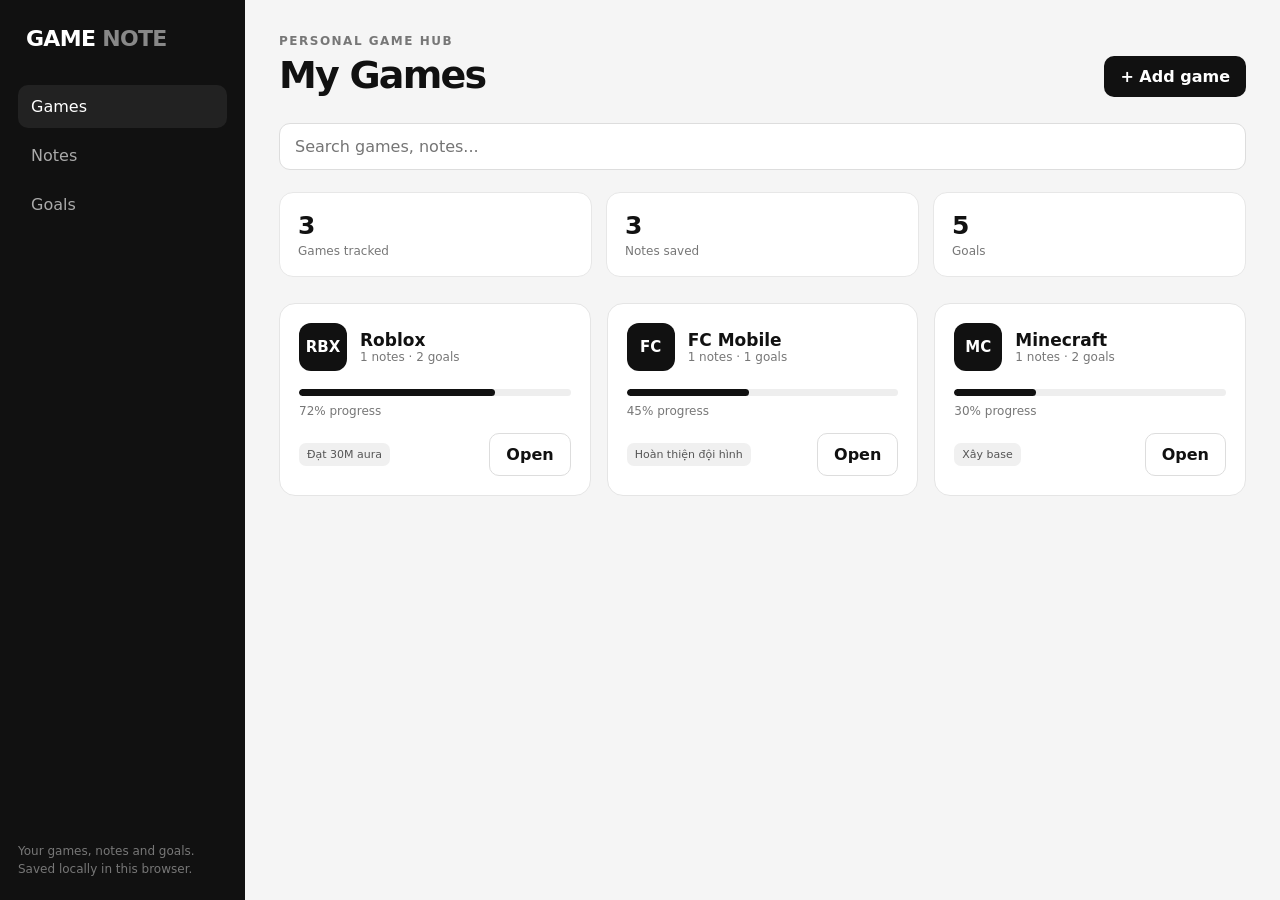
==== index.html @ a0e84314 "Rename index(1).html to index.html" ====
<!doctype html>
<html lang="vi">
<head>
<meta charset="utf-8">
<meta name="viewport" content="width=device-width,initial-scale=1">
<title>Game Note</title>
<style>
*{box-sizing:border-box}body{margin:0;font-family:Inter,system-ui,-apple-system,Segoe UI,sans-serif;background:#f5f5f5;color:#111}
button,input,textarea{font:inherit}button{cursor:pointer}
.app{min-height:100vh;display:flex}.side{width:245px;background:#111;color:#fff;padding:24px 18px;position:fixed;inset:0 auto 0 0}
.logo{font-size:22px;font-weight:800;letter-spacing:-.7px;margin:2px 8px 34px}.logo span{color:#888}
.nav{display:grid;gap:6px}.nav button{border:0;background:transparent;color:#aaa;text-align:left;padding:12px 13px;border-radius:10px}.nav button.active,.nav button:hover{background:#222;color:#fff}
.side-bottom{position:absolute;bottom:22px;left:18px;right:18px;color:#777;font-size:12px;line-height:1.5}
.main{margin-left:245px;width:calc(100% - 245px);padding:34px;max-width:1300px}
.top{display:flex;align-items:end;justify-content:space-between;gap:20px;margin-bottom:26px}.eyebrow{font-size:12px;color:#777;text-transform:uppercase;letter-spacing:1.5px;font-weight:700}.title{font-size:38px;letter-spacing:-1.8px;margin:5px 0 0;font-weight:800}
.btn{border:0;background:#111;color:#fff;padding:11px 16px;border-radius:10px;font-weight:700}.btn:hover{background:#292929}.btn.light{background:#fff;color:#111;border:1px solid #ddd}
.search{display:flex;margin-bottom:22px}.search input{width:100%;border:1px solid #ddd;background:#fff;border-radius:11px;padding:13px 15px;outline:0}.search input:focus{border-color:#999}
.stats{display:grid;grid-template-columns:repeat(3,1fr);gap:14px;margin-bottom:26px}.stat{background:#fff;border:1px solid #e7e7e7;border-radius:14px;padding:18px}.stat b{font-size:25px}.stat span{display:block;color:#777;font-size:12px;margin-top:4px}
.grid{display:grid;grid-template-columns:repeat(3,minmax(0,1fr));gap:16px}.card{background:#fff;border:1px solid #e5e5e5;border-radius:16px;padding:19px;transition:.15s}.card:hover{transform:translateY(-2px);box-shadow:0 10px 30px #0000000c}.game-head{display:flex;align-items:center;gap:13px}.icon{width:48px;height:48px;border-radius:12px;background:#111;color:#fff;display:grid;place-items:center;font-weight:800;font-size:15px}.game-name{font-weight:800;font-size:17px}.muted{color:#777;font-size:12px}.progress{height:7px;background:#eee;border-radius:20px;overflow:hidden;margin:18px 0 8px}.bar{height:100%;background:#111;border-radius:20px}.card-foot{display:flex;justify-content:space-between;align-items:center;margin-top:15px}.tag{background:#f0f0f0;padding:5px 8px;border-radius:7px;font-size:11px;color:#555}
.empty{padding:50px 20px;text-align:center;color:#777;background:#fff;border:1px dashed #d7d7d7;border-radius:16px;grid-column:1/-1}
.modal{position:fixed;inset:0;background:#0008;display:none;place-items:center;padding:20px}.modal.show{display:grid}.box{background:#fff;width:min(500px,100%);border-radius:17px;padding:23px}.box h2{margin:0 0 18px}.field{margin:12px 0}.field label{display:block;font-size:12px;font-weight:700;margin-bottom:6px}.field input,.field textarea{width:100%;border:1px solid #ddd;border-radius:9px;padding:11px;outline:0}.actions{display:flex;justify-content:flex-end;gap:8px;margin-top:18px}
.note-list{display:grid;gap:12px;margin-top:15px}.note{background:#fff;border:1px solid #e5e5e5;border-radius:13px;padding:16px}.note b{display:block;margin-bottom:6px}.check{display:flex;gap:9px;align-items:center}.check input{accent-color:#111}
@media(max-width:850px){.side{width:70px;padding:20px 10px}.logo{font-size:0;text-align:center}.logo:after{content:"GN";font-size:18px}.nav button{font-size:0;text-align:center}.nav button:before{content:"•";font-size:20px}.side-bottom{display:none}.main{margin-left:70px;width:calc(100% - 70px);padding:22px}.grid{grid-template-columns:repeat(2,1fr)}.stats{grid-template-columns:1fr 1fr}.title{font-size:31px}}
@media(max-width:560px){.main{padding:17px}.grid,.stats{grid-template-columns:1fr}.top{align-items:start}.title{font-size:28px}}
</style>
</head>
<body>
<div class="app">
<aside class="side">
<div class="logo">GAME <span>NOTE</span></div>
<div class="nav">
<button class="active" onclick="showView('games',this)">Games</button>
<button onclick="showView('notes',this)">Notes</button>
<button onclick="showView('goals',this)">Goals</button>
</div>
<div class="side-bottom">Your games, notes and goals.<br>Saved locally in this browser.</div>
</aside>
<main class="main">
<div class="top"><div><div class="eyebrow">Personal game hub</div><div class="title" id="pageTitle">My Games</div></div><button class="btn" onclick="openGame()">+ Add game</button></div>
<div class="search"><input id="search" placeholder="Search games, notes..." oninput="render()"></div>
<div id="content"></div>
</main>
</div>
<div class="modal" id="gameModal"><div class="box">
<h2>Add a game</h2>
<div class="field"><label>GAME NAME</label><input id="gName" placeholder="Roblox"></div>
<div class="field"><label>SHORT TAG</label><input id="gTag" placeholder="RBX" maxlength="3"></div>
<div class="actions"><button class="btn light" onclick="closeModal()">Cancel</button><button class="btn" onclick="addGame()">Create</button></div>
</div></div>
<script>
const seed=[
{id:1,name:"Roblox",tag:"RBX",notes:[{t:"Sol's RNG",b:"Farm aura và theo dõi mốc thời gian."}],goals:["Đạt 30M aura","180,000 phút chơi"],progress:72},
{id:2,name:"FC Mobile",tag:"FC",notes:[{t:"Đội hình",b:"Ghi lại cầu thủ và chiến thuật."}],goals:["Hoàn thiện đội hình"],progress:45},
{id:3,name:"Minecraft",tag:"MC",notes:[{t:"Survival",b:"Ý tưởng base và các vật liệu cần farm."}],goals:["Xây base","Tìm Nether Fortress"],progress:30}];
let games=JSON.parse(localStorage.getItem("gameNoteData")||"null")||seed,view="games";
const save=()=>localStorage.setItem("gameNoteData",JSON.stringify(games));
function showView(v,el){view=v;document.querySelectorAll(".nav button").forEach(x=>x.classList.remove("active"));el.classList.add("active");document.getElementById("pageTitle").textContent=v==="games"?"My Games":v==="notes"?"All Notes":"Goals";render()}
function render(){let q=document.getElementById("search").value.toLowerCase(),list=games.filter(g=>(g.name+" "+g.tag+" "+g.notes.map(n=>n.t).join(" ")).toLowerCase().includes(q));if(view==="games")renderGames(list);else if(view==="notes")renderNotes(list);else renderGoals(list)}
function renderGames(list){let n=games.reduce((a,g)=>a+g.notes.length,0),goals=games.reduce((a,g)=>a+g.goals.length,0);document.getElementById("content").innerHTML=`<div class="stats"><div class="stat"><b>${games.length}</b><span>Games tracked</span></div><div class="stat"><b>${n}</b><span>Notes saved</span></div><div class="stat"><b>${goals}</b><span>Goals</span></div></div><div class="grid">${list.length?list.map(card).join(""):'<div class="empty">No games found.</div>'}</div>`}
function card(g){return `<div class="card"><div class="game-head"><div class="icon">${esc(g.tag)}</div><div><div class="game-name">${esc(g.name)}</div><div class="muted">${g.notes.length} notes · ${g.goals.length} goals</div></div></div><div class="progress"><div class="bar" style="width:${g.progress}%"></div></div><div class="muted">${g.progress}% progress</div><div class="card-foot"><span class="tag">${g.goals[0]?esc(g.goals[0]):"No goal yet"}</span><button class="btn light" onclick="viewGame(${g.id})">Open</button></div></div>`}
function viewGame(id){let g=games.find(x=>x.id===id);document.getElementById("pageTitle").textContent=g.name;document.getElementById("content").innerHTML=`<div class="stats"><div class="stat"><b>${g.progress}%</b><span>Progress</span></div><div class="stat"><b>${g.notes.length}</b><span>Notes</span></div><div class="stat"><b>${g.goals.length}</b><span>Goals</span></div></div><div class="card"><div class="game-head"><div class="icon">${esc(g.tag)}</div><div><div class="game-name">${esc(g.name)}</div><div class="muted">Game workspace</div></div></div><div class="progress"><div class="bar" style="width:${g.progress}%"></div></div><div class="field"><label>PROGRESS</label><input type="range" min="0" max="100" value="${g.progress}" oninput="setProgress(${g.id},this.value)"></div><h3>Goals</h3><div class="note-list">${g.goals.map(x=>`<div class="note"><label class="check"><input type="checkbox"> <span>${esc(x)}</span></label></div>`).join("")||'<div class="muted">No goals yet.</div>'}</div><h3>Notes</h3><div class="note-list">${g.notes.map(n=>`<div class="note"><b>${esc(n.t)}</b><span class="muted">${esc(n.b)}</span></div>`).join("")||'<div class="muted">No notes yet.</div>'}</div></div>`}
function setProgress(id,v){let g=games.find(x=>x.id===id);g.progress=+v;save();viewGame(id)}
function renderNotes(list){let notes=[];list.forEach(g=>g.notes.forEach(n=>notes.push({...n,game:g.name})));document.getElementById("content").innerHTML=`<div class="note-list">${notes.length?notes.map(n=>`<div class="note"><b>${esc(n.t)}</b><div class="muted">${esc(n.game)}</div><p>${esc(n.b)}</p></div>`).join(""):'<div class="empty">No notes yet.</div>'}</div>`}
function renderGoals(list){let goals=[];list.forEach(g=>g.goals.forEach(x=>goals.push({x,game:g.name})));document.getElementById("content").innerHTML=`<div class="note-list">${goals.length?goals.map(n=>`<div class="note"><label class="check"><input type="checkbox"> <span>${esc(n.x)}</span></label><div class="muted">${esc(n.game)}</div></div>`).join(""):'<div class="empty">No goals yet.</div>'}</div>`}
function openGame(){document.getElementById("gameModal").classList.add("show");document.getElementById("gName").focus()}
function closeModal(){document.getElementById("gameModal").classList.remove("show")}
function addGame(){let name=document.getElementById("gName").value.trim(),tag=(document.getElementById("gTag").value.trim()||name.slice(0,3)).toUpperCase();if(!name)return;games.push({id:Date.now(),name,tag,notes:[],goals:[],progress:0});save();closeModal();document.getElementById("gName").value="";document.getElementById("gTag").value="";render()}
function esc(s){return String(s).replace(/[&<>"']/g,c=>({"&":"&amp;","<":"&lt;",">":"&gt;",'"':"&quot;","'":"&#039;"}[c]))}
render();
</script>
</body>
</html>
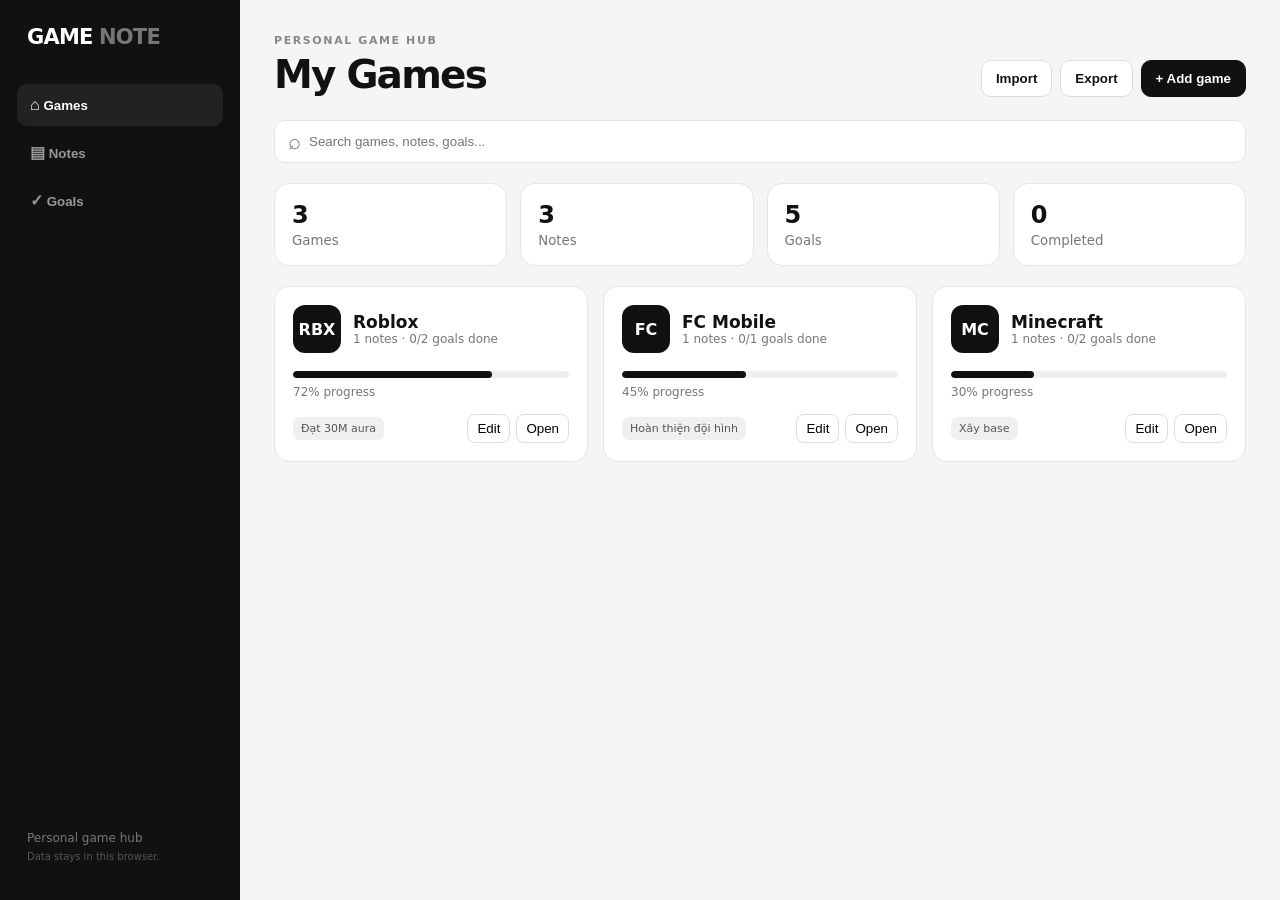
==== commit b1083775: "Add files via upload" ====
--- a/index.html
+++ b/index.html
@@ -1,72 +1,37 @@
 <!doctype html>
 <html lang="vi">
 <head>
-<meta charset="utf-8">
-<meta name="viewport" content="width=device-width,initial-scale=1">
-<title>Game Note</title>
-<style>
-*{box-sizing:border-box}body{margin:0;font-family:Inter,system-ui,-apple-system,Segoe UI,sans-serif;background:#f5f5f5;color:#111}
-button,input,textarea{font:inherit}button{cursor:pointer}
-.app{min-height:100vh;display:flex}.side{width:245px;background:#111;color:#fff;padding:24px 18px;position:fixed;inset:0 auto 0 0}
-.logo{font-size:22px;font-weight:800;letter-spacing:-.7px;margin:2px 8px 34px}.logo span{color:#888}
-.nav{display:grid;gap:6px}.nav button{border:0;background:transparent;color:#aaa;text-align:left;padding:12px 13px;border-radius:10px}.nav button.active,.nav button:hover{background:#222;color:#fff}
-.side-bottom{position:absolute;bottom:22px;left:18px;right:18px;color:#777;font-size:12px;line-height:1.5}
-.main{margin-left:245px;width:calc(100% - 245px);padding:34px;max-width:1300px}
-.top{display:flex;align-items:end;justify-content:space-between;gap:20px;margin-bottom:26px}.eyebrow{font-size:12px;color:#777;text-transform:uppercase;letter-spacing:1.5px;font-weight:700}.title{font-size:38px;letter-spacing:-1.8px;margin:5px 0 0;font-weight:800}
-.btn{border:0;background:#111;color:#fff;padding:11px 16px;border-radius:10px;font-weight:700}.btn:hover{background:#292929}.btn.light{background:#fff;color:#111;border:1px solid #ddd}
-.search{display:flex;margin-bottom:22px}.search input{width:100%;border:1px solid #ddd;background:#fff;border-radius:11px;padding:13px 15px;outline:0}.search input:focus{border-color:#999}
-.stats{display:grid;grid-template-columns:repeat(3,1fr);gap:14px;margin-bottom:26px}.stat{background:#fff;border:1px solid #e7e7e7;border-radius:14px;padding:18px}.stat b{font-size:25px}.stat span{display:block;color:#777;font-size:12px;margin-top:4px}
-.grid{display:grid;grid-template-columns:repeat(3,minmax(0,1fr));gap:16px}.card{background:#fff;border:1px solid #e5e5e5;border-radius:16px;padding:19px;transition:.15s}.card:hover{transform:translateY(-2px);box-shadow:0 10px 30px #0000000c}.game-head{display:flex;align-items:center;gap:13px}.icon{width:48px;height:48px;border-radius:12px;background:#111;color:#fff;display:grid;place-items:center;font-weight:800;font-size:15px}.game-name{font-weight:800;font-size:17px}.muted{color:#777;font-size:12px}.progress{height:7px;background:#eee;border-radius:20px;overflow:hidden;margin:18px 0 8px}.bar{height:100%;background:#111;border-radius:20px}.card-foot{display:flex;justify-content:space-between;align-items:center;margin-top:15px}.tag{background:#f0f0f0;padding:5px 8px;border-radius:7px;font-size:11px;color:#555}
-.empty{padding:50px 20px;text-align:center;color:#777;background:#fff;border:1px dashed #d7d7d7;border-radius:16px;grid-column:1/-1}
-.modal{position:fixed;inset:0;background:#0008;display:none;place-items:center;padding:20px}.modal.show{display:grid}.box{background:#fff;width:min(500px,100%);border-radius:17px;padding:23px}.box h2{margin:0 0 18px}.field{margin:12px 0}.field label{display:block;font-size:12px;font-weight:700;margin-bottom:6px}.field input,.field textarea{width:100%;border:1px solid #ddd;border-radius:9px;padding:11px;outline:0}.actions{display:flex;justify-content:flex-end;gap:8px;margin-top:18px}
-.note-list{display:grid;gap:12px;margin-top:15px}.note{background:#fff;border:1px solid #e5e5e5;border-radius:13px;padding:16px}.note b{display:block;margin-bottom:6px}.check{display:flex;gap:9px;align-items:center}.check input{accent-color:#111}
-@media(max-width:850px){.side{width:70px;padding:20px 10px}.logo{font-size:0;text-align:center}.logo:after{content:"GN";font-size:18px}.nav button{font-size:0;text-align:center}.nav button:before{content:"•";font-size:20px}.side-bottom{display:none}.main{margin-left:70px;width:calc(100% - 70px);padding:22px}.grid{grid-template-columns:repeat(2,1fr)}.stats{grid-template-columns:1fr 1fr}.title{font-size:31px}}
-@media(max-width:560px){.main{padding:17px}.grid,.stats{grid-template-columns:1fr}.top{align-items:start}.title{font-size:28px}}
-</style>
+<meta charset="utf-8"><meta name="viewport" content="width=device-width,initial-scale=1">
+<title>Game Note</title><link rel="stylesheet" href="style.css">
 </head>
 <body>
-<div class="app">
-<aside class="side">
-<div class="logo">GAME <span>NOTE</span></div>
-<div class="nav">
-<button class="active" onclick="showView('games',this)">Games</button>
-<button onclick="showView('notes',this)">Notes</button>
-<button onclick="showView('goals',this)">Goals</button>
-</div>
-<div class="side-bottom">Your games, notes and goals.<br>Saved locally in this browser.</div>
+<div class="layout">
+<aside class="sidebar">
+  <div class="brand">GAME <span>NOTE</span></div>
+  <nav>
+    <button class="nav active" data-view="games">⌂ <span>Games</span></button>
+    <button class="nav" data-view="notes">▤ <span>Notes</span></button>
+    <button class="nav" data-view="goals">✓ <span>Goals</span></button>
+  </nav>
+  <div class="side-bottom">Personal game hub<br><small>Data stays in this browser.</small></div>
 </aside>
-<main class="main">
-<div class="top"><div><div class="eyebrow">Personal game hub</div><div class="title" id="pageTitle">My Games</div></div><button class="btn" onclick="openGame()">+ Add game</button></div>
-<div class="search"><input id="search" placeholder="Search games, notes..." oninput="render()"></div>
-<div id="content"></div>
+<main>
+<header>
+  <div><div class="eyebrow">PERSONAL GAME HUB</div><h1 id="title">My Games</h1></div>
+  <div class="header-actions"><button class="ghost" id="importBtn">Import</button><button class="ghost" id="exportBtn">Export</button><button class="primary" id="addGameBtn">+ Add game</button><input type="file" id="fileInput" accept=".json" hidden></div>
+</header>
+<div class="search"><span>⌕</span><input id="search" placeholder="Search games, notes, goals..."></div>
+<section id="content"></section>
 </main>
 </div>
-<div class="modal" id="gameModal"><div class="box">
-<h2>Add a game</h2>
-<div class="field"><label>GAME NAME</label><input id="gName" placeholder="Roblox"></div>
-<div class="field"><label>SHORT TAG</label><input id="gTag" placeholder="RBX" maxlength="3"></div>
-<div class="actions"><button class="btn light" onclick="closeModal()">Cancel</button><button class="btn" onclick="addGame()">Create</button></div>
+
+<div class="modal" id="modal"><div class="modal-card">
+  <button class="close" id="closeModal">×</button><h2 id="modalTitle">Add game</h2>
+  <label>Game name<input id="gameName" placeholder="Roblox"></label>
+  <label>Short tag<input id="gameTag" maxlength="4" placeholder="RBX"></label>
+  <div class="modal-actions"><button class="ghost" id="cancelBtn">Cancel</button><button class="primary" id="saveGameBtn">Save</button></div>
 </div></div>
-<script>
-const seed=[
-{id:1,name:"Roblox",tag:"RBX",notes:[{t:"Sol's RNG",b:"Farm aura và theo dõi mốc thời gian."}],goals:["Đạt 30M aura","180,000 phút chơi"],progress:72},
-{id:2,name:"FC Mobile",tag:"FC",notes:[{t:"Đội hình",b:"Ghi lại cầu thủ và chiến thuật."}],goals:["Hoàn thiện đội hình"],progress:45},
-{id:3,name:"Minecraft",tag:"MC",notes:[{t:"Survival",b:"Ý tưởng base và các vật liệu cần farm."}],goals:["Xây base","Tìm Nether Fortress"],progress:30}];
-let games=JSON.parse(localStorage.getItem("gameNoteData")||"null")||seed,view="games";
-const save=()=>localStorage.setItem("gameNoteData",JSON.stringify(games));
-function showView(v,el){view=v;document.querySelectorAll(".nav button").forEach(x=>x.classList.remove("active"));el.classList.add("active");document.getElementById("pageTitle").textContent=v==="games"?"My Games":v==="notes"?"All Notes":"Goals";render()}
-function render(){let q=document.getElementById("search").value.toLowerCase(),list=games.filter(g=>(g.name+" "+g.tag+" "+g.notes.map(n=>n.t).join(" ")).toLowerCase().includes(q));if(view==="games")renderGames(list);else if(view==="notes")renderNotes(list);else renderGoals(list)}
-function renderGames(list){let n=games.reduce((a,g)=>a+g.notes.length,0),goals=games.reduce((a,g)=>a+g.goals.length,0);document.getElementById("content").innerHTML=`<div class="stats"><div class="stat"><b>${games.length}</b><span>Games tracked</span></div><div class="stat"><b>${n}</b><span>Notes saved</span></div><div class="stat"><b>${goals}</b><span>Goals</span></div></div><div class="grid">${list.length?list.map(card).join(""):'<div class="empty">No games found.</div>'}</div>`}
-function card(g){return `<div class="card"><div class="game-head"><div class="icon">${esc(g.tag)}</div><div><div class="game-name">${esc(g.name)}</div><div class="muted">${g.notes.length} notes · ${g.goals.length} goals</div></div></div><div class="progress"><div class="bar" style="width:${g.progress}%"></div></div><div class="muted">${g.progress}% progress</div><div class="card-foot"><span class="tag">${g.goals[0]?esc(g.goals[0]):"No goal yet"}</span><button class="btn light" onclick="viewGame(${g.id})">Open</button></div></div>`}
-function viewGame(id){let g=games.find(x=>x.id===id);document.getElementById("pageTitle").textContent=g.name;document.getElementById("content").innerHTML=`<div class="stats"><div class="stat"><b>${g.progress}%</b><span>Progress</span></div><div class="stat"><b>${g.notes.length}</b><span>Notes</span></div><div class="stat"><b>${g.goals.length}</b><span>Goals</span></div></div><div class="card"><div class="game-head"><div class="icon">${esc(g.tag)}</div><div><div class="game-name">${esc(g.name)}</div><div class="muted">Game workspace</div></div></div><div class="progress"><div class="bar" style="width:${g.progress}%"></div></div><div class="field"><label>PROGRESS</label><input type="range" min="0" max="100" value="${g.progress}" oninput="setProgress(${g.id},this.value)"></div><h3>Goals</h3><div class="note-list">${g.goals.map(x=>`<div class="note"><label class="check"><input type="checkbox"> <span>${esc(x)}</span></label></div>`).join("")||'<div class="muted">No goals yet.</div>'}</div><h3>Notes</h3><div class="note-list">${g.notes.map(n=>`<div class="note"><b>${esc(n.t)}</b><span class="muted">${esc(n.b)}</span></div>`).join("")||'<div class="muted">No notes yet.</div>'}</div></div>`}
-function setProgress(id,v){let g=games.find(x=>x.id===id);g.progress=+v;save();viewGame(id)}
-function renderNotes(list){let notes=[];list.forEach(g=>g.notes.forEach(n=>notes.push({...n,game:g.name})));document.getElementById("content").innerHTML=`<div class="note-list">${notes.length?notes.map(n=>`<div class="note"><b>${esc(n.t)}</b><div class="muted">${esc(n.game)}</div><p>${esc(n.b)}</p></div>`).join(""):'<div class="empty">No notes yet.</div>'}</div>`}
-function renderGoals(list){let goals=[];list.forEach(g=>g.goals.forEach(x=>goals.push({x,game:g.name})));document.getElementById("content").innerHTML=`<div class="note-list">${goals.length?goals.map(n=>`<div class="note"><label class="check"><input type="checkbox"> <span>${esc(n.x)}</span></label><div class="muted">${esc(n.game)}</div></div>`).join(""):'<div class="empty">No goals yet.</div>'}</div>`}
-function openGame(){document.getElementById("gameModal").classList.add("show");document.getElementById("gName").focus()}
-function closeModal(){document.getElementById("gameModal").classList.remove("show")}
-function addGame(){let name=document.getElementById("gName").value.trim(),tag=(document.getElementById("gTag").value.trim()||name.slice(0,3)).toUpperCase();if(!name)return;games.push({id:Date.now(),name,tag,notes:[],goals:[],progress:0});save();closeModal();document.getElementById("gName").value="";document.getElementById("gTag").value="";render()}
-function esc(s){return String(s).replace(/[&<>"']/g,c=>({"&":"&amp;","<":"&lt;",">":"&gt;",'"':"&quot;","'":"&#039;"}[c]))}
-render();
-</script>
-</body>
-</html>
+
+<div class="toast" id="toast"></div>
+<script src="script.js"></script>
+</body></html>
--- a/style.css
+++ b/style.css
@@ -0,0 +1 @@
+*{box-sizing:border-box}body{margin:0;background:#f5f5f5;color:#111;font-family:Inter,ui-sans-serif,system-ui,-apple-system,Segoe UI,sans-serif}.layout{min-height:100vh}.sidebar{position:fixed;inset:0 auto 0 0;width:240px;background:#111;color:#fff;padding:25px 17px;display:flex;flex-direction:column}.brand{font-size:21px;font-weight:850;letter-spacing:-.8px;padding:0 10px 35px}.brand span{color:#777}.sidebar nav{display:grid;gap:5px}.nav{border:0;background:transparent;color:#999;padding:12px 13px;border-radius:10px;text-align:left;font-weight:650}.nav:hover,.nav.active{background:#222;color:#fff}.nav:first-letter{font-size:16px}.side-bottom{margin-top:auto;color:#777;font-size:12px;line-height:1.5;padding:10px}.side-bottom small{color:#555}main{margin-left:240px;padding:34px;max-width:1320px}header{display:flex;justify-content:space-between;align-items:flex-end;gap:20px;margin-bottom:23px}.eyebrow{font-size:11px;color:#888;font-weight:800;letter-spacing:1.6px}h1{font-size:39px;letter-spacing:-1.8px;margin:5px 0 0}.header-actions{display:flex;gap:8px}.primary,.ghost{border-radius:10px;padding:10px 14px;font-weight:750;cursor:pointer}.primary{border:1px solid #111;background:#111;color:#fff}.primary:hover{background:#2b2b2b}.ghost{border:1px solid #ddd;background:#fff;color:#111}.ghost:hover{border-color:#aaa}.search{display:flex;align-items:center;gap:8px;background:#fff;border:1px solid #e4e4e4;border-radius:11px;padding:0 13px;margin-bottom:20px}.search span{font-size:22px;color:#777}.search input{border:0;outline:0;width:100%;padding:13px 0;background:transparent}.stats{display:grid;grid-template-columns:repeat(4,1fr);gap:13px;margin-bottom:20px}.stat,.card,.note{background:#fff;border:1px solid #e5e5e5;border-radius:15px}.stat{padding:17px}.stat b{font-size:24px}.stat small{display:block;color:#777;margin-top:4px}.grid{display:grid;grid-template-columns:repeat(3,1fr);gap:15px}.card{padding:18px;transition:.15s}.card:hover{transform:translateY(-2px);box-shadow:0 10px 30px #0000000c}.game-head{display:flex;align-items:center;gap:12px}.icon{width:48px;height:48px;background:#111;color:#fff;border-radius:12px;display:grid;place-items:center;font-weight:850}.game-name{font-size:17px;font-weight:800}.muted{font-size:12px;color:#777}.progress{height:7px;background:#eee;border-radius:20px;overflow:hidden;margin:18px 0 7px}.bar{height:100%;background:#111;border-radius:20px}.card-foot{display:flex;justify-content:space-between;align-items:center;margin-top:15px}.tag{font-size:11px;background:#f0f0f0;color:#555;padding:5px 8px;border-radius:7px}.card-actions{display:flex;gap:6px}.mini{border:1px solid #ddd;background:#fff;border-radius:8px;padding:6px 9px;cursor:pointer}.mini:hover{background:#f3f3f3}.section-head{display:flex;justify-content:space-between;align-items:center;margin:10px 0}.section-head h2{font-size:18px}.note-list{display:grid;gap:10px}.note{padding:16px}.note b{display:block;margin-bottom:6px}.note p{margin:8px 0 0;color:#555}.check{display:flex;gap:9px;align-items:center}.check input{accent-color:#111;width:16px;height:16px}.empty{text-align:center;padding:55px 20px;border:1px dashed #ccc;border-radius:15px;color:#777;background:#fff}.range{width:100%;accent-color:#111}.detail{background:#fff;border:1px solid #e5e5e5;border-radius:16px;padding:20px}.detail-top{display:flex;justify-content:space-between;align-items:center;gap:15px}.detail-actions{display:flex;gap:7px}.modal{position:fixed;inset:0;background:#0009;display:none;place-items:center;padding:18px;z-index:10}.modal.show{display:grid}.modal-card{position:relative;width:min(460px,100%);background:#fff;border-radius:17px;padding:24px}.close{position:absolute;right:14px;top:10px;border:0;background:none;font-size:25px;color:#777;cursor:pointer}.modal-card h2{margin:0 0 20px}.modal-card label{display:block;font-size:12px;font-weight:800;margin:12px 0}.modal-card input{display:block;width:100%;margin-top:6px;border:1px solid #ddd;border-radius:9px;padding:11px;outline:0}.modal-actions{display:flex;justify-content:flex-end;gap:8px;margin-top:20px}.toast{position:fixed;right:22px;bottom:22px;background:#111;color:#fff;padding:11px 15px;border-radius:10px;opacity:0;transform:translateY(10px);transition:.2s;pointer-events:none}.toast.show{opacity:1;transform:none}@media(max-width:900px){.sidebar{width:70px;padding:20px 9px}.brand{font-size:0;text-align:center}.brand:after{content:"GN";font-size:18px}.nav{font-size:0;text-align:center}.nav span{display:none}.side-bottom{display:none}main{margin-left:70px;padding:23px}.grid{grid-template-columns:repeat(2,1fr)}.stats{grid-template-columns:repeat(2,1fr)}}@media(max-width:600px){main{padding:16px}header{align-items:flex-start}.header-actions .ghost{display:none}h1{font-size:29px}.grid,.stats{grid-template-columns:1fr}.card-foot{align-items:flex-end}.header-actions{gap:0}}
